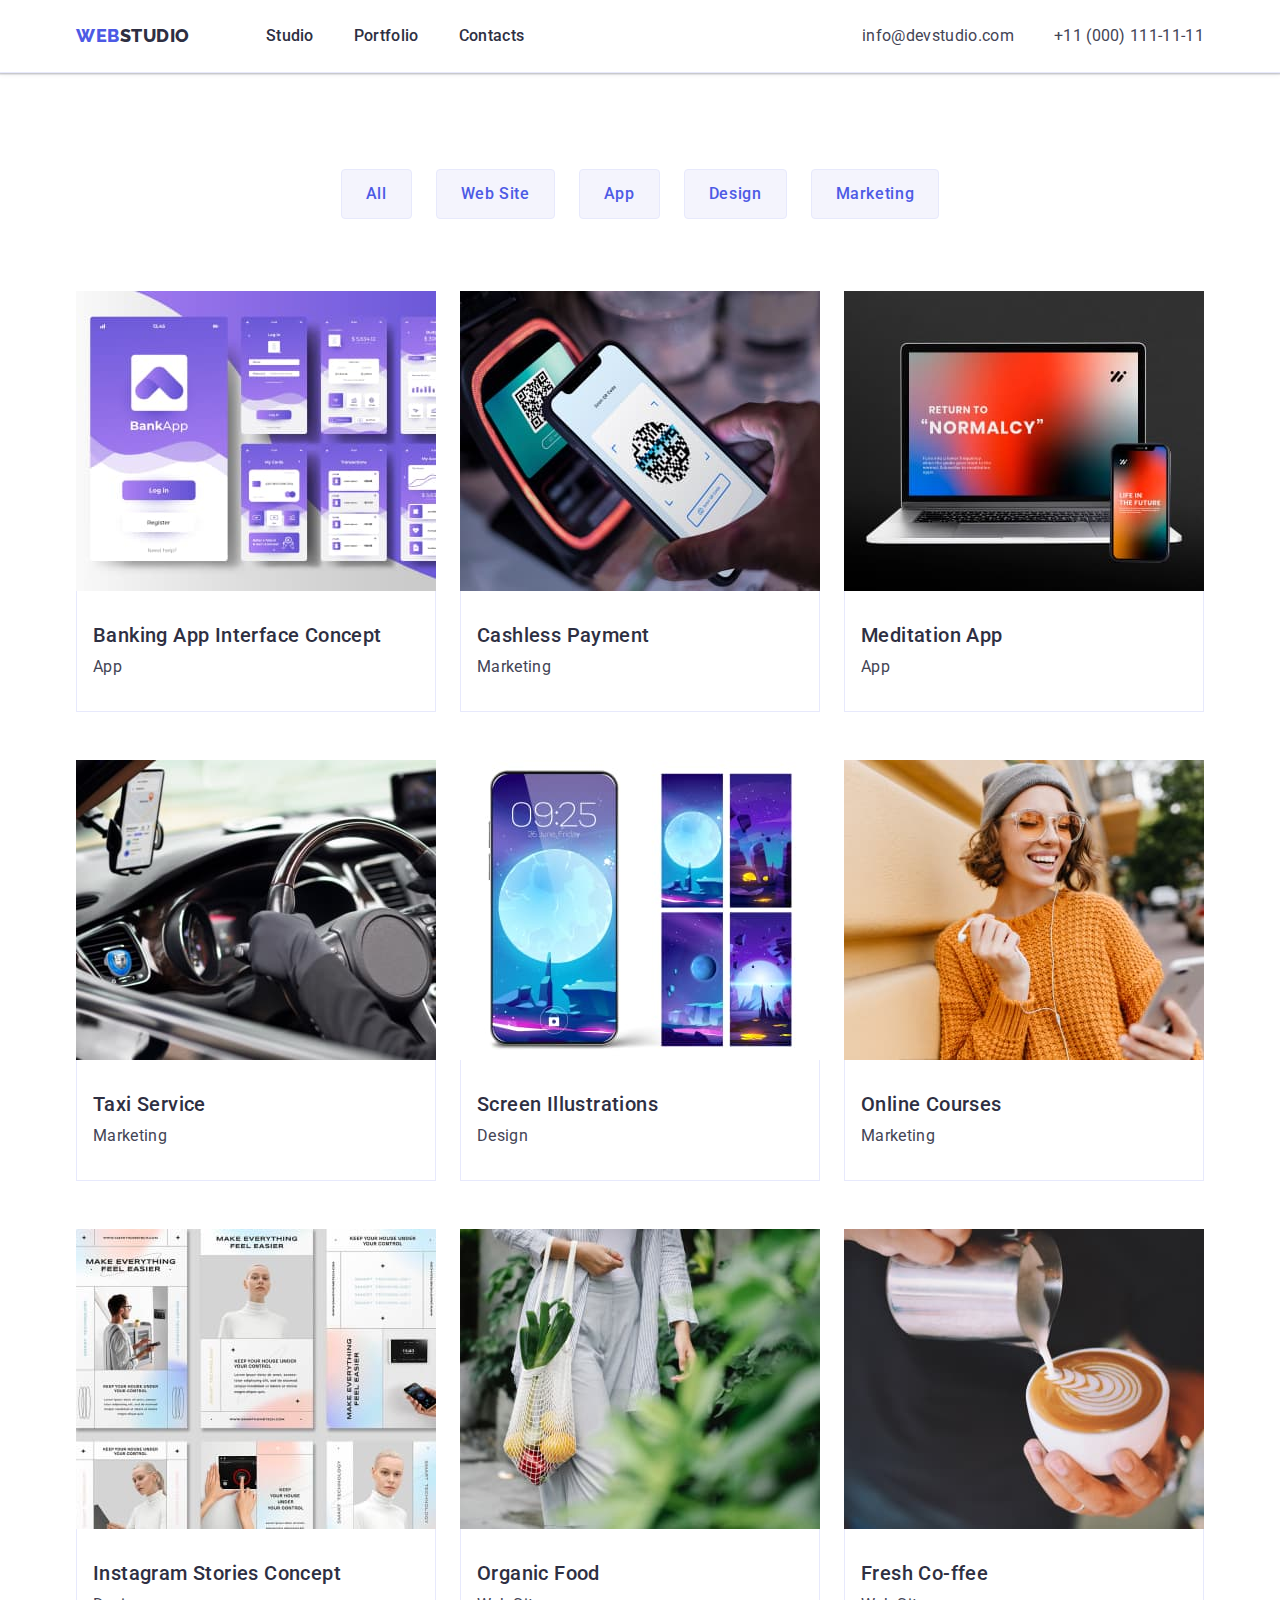
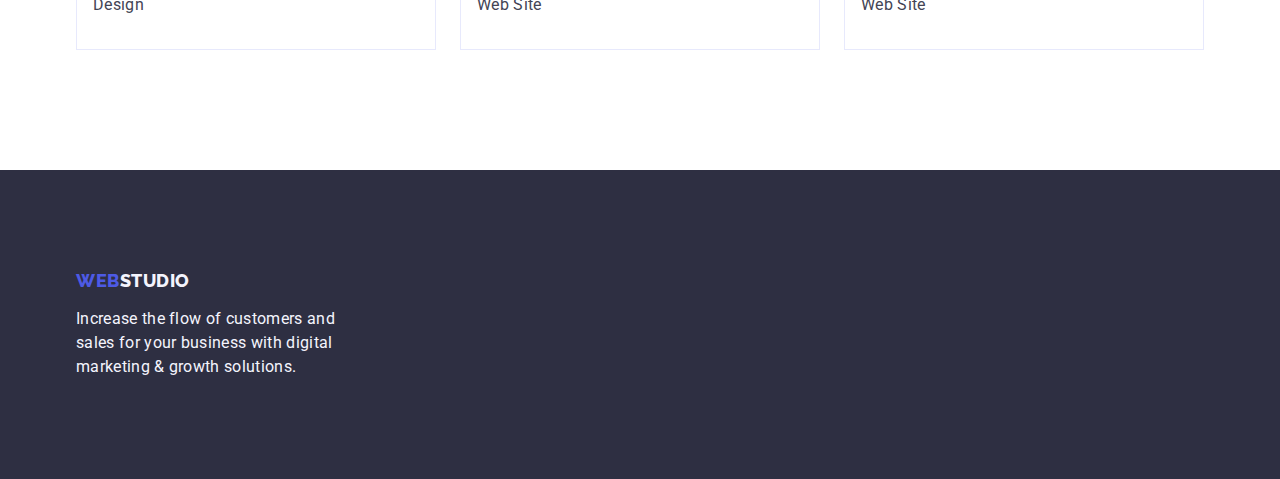
==== portfolio.html @ 6abc66cc "Initial commit" ====
<!DOCTYPE html>
<html lang="en">
  <head>
    <meta charset="UTF-8" />
    <meta http-equiv="X-UA-Compatible" content="IE=edge" />
    <meta name="viewport" content="width=device-width, initial-scale=1.0" />
    <title>Portfolio</title>
    <link rel="preconnect" href="https://fonts.googleapis.com" />
    <link rel="preconnect" href="https://fonts.gstatic.com" crossorigin />
    <link
      href="https://fonts.googleapis.com/css2?family=Raleway:wght@800&family=Roboto:wght@400;500;700&display=swap"
      rel="stylesheet"
    />
    <link
      rel="stylesheet"
      href="https://cdn.jsdelivr.net/npm/modern-normalize@2.0.0/modern-normalize.min.css"
    />
    <link rel="stylesheet" href="./css/styles.css" />
  </head>
  <body>
    <!--------------------Header----------------------------- -->
    <header class="header">
      <div class="header-container container">
        <nav class="header-nav">
          <a class="logo link" href="./index.html">
            Web<span class="header-logo-color">Studio</span>
          </a>
          <ul class="header-nav-list list">
            <li class="header-nav-item">
              <a class="header-nav-link link" href="./index.html">Studio</a>
            </li>
            <li class="header-nav-item">
              <a class="header-nav-link link" href="./portfolio.html"
                >Portfolio</a
              >
            </li>
            <li class="header-nav-item">
              <a class="header-nav-link link" href="">Contacts</a>
            </li>
          </ul>
        </nav>
        <address class="adress">
          <ul class="contact-list list">
            <li class="contact-item">
              <a class="contact-link link" href="mailto:info@devstudio.com"
                >info@devstudio.com
              </a>
            </li>
            <li class="contact-item">
              <a class="contact-link link" href="tel:+11(000)1111111"
                >+11 (000) 111-11-11</a
              >
            </li>
          </ul>
        </address>
      </div>
    </header>
    <main>
      <!--------------------- Clients -------------------------->
      <section class="clients">
        <div class="container">
          <h1 class="clients-title" hidden>our clients</h1>
          <ul class="clients-filter-list list">
            <li class="clients-filter-item">
              <button class="clients-filter-btn" type="button">All</button>
            </li>
            <li class="clients-filter-item">
              <button class="clients-filter-btn" type="button">Web Site</button>
            </li>
            <li class="clients-filter-item">
              <button class="clients-filter-btn" type="button">App</button>
            </li>
            <li class="clients-filter-item">
              <button class="clients-filter-btn" type="button">Design</button>
            </li>
            <li class="clients-filter-item">
              <button class="clients-filter-btn" type="button">
                Marketing
              </button>
            </li>
          </ul>
          <ul class="clients-list list">
            <li class="clients-list-item">
              <a class="clients-list-link link" href="">
                <img
                  class="clients-list-img"
                  src="./images/our-clients/banking-app-interface-concept.jpg"
                  alt="Banking App Interface Concept"
                  width="360"
                  height="300"
                />
                <div class="client-card-content">
                  <h2 class="clients-filter-title">
                    Banking App Interface Concept
                  </h2>
                  <p class="clients-filter-description">App</p>
                </div>
              </a>
            </li>
            <li>
              <a class="clients-list-link link" href="">
                <img
                  class="clients-list-img"
                  src="./images/our-clients/cashless-payment.jpg"
                  alt="Cashless Payment"
                  width="360"
                  height="300"
                />
                <div class="client-card-content">
                  <h2 class="clients-filter-title">Cashless Payment</h2>
                  <p class="clients-filter-description">Marketing</p>
                </div>
              </a>
            </li>
            <li>
              <a class="clients-list-link link" href="">
                <img
                  class="clients-list-img"
                  src="./images/our-clients/meditation-app.jpg"
                  alt="Meditation App"
                  width="360"
                  height="300"
                />
                <div class="client-card-content">
                  <h2 class="clients-filter-title">Meditation App</h2>
                  <p class="clients-filter-description">App</p>
                </div>
              </a>
            </li>
            <li>
              <a class="clients-list-link link" href="">
                <img
                  class="clients-list-img"
                  src="./images/our-clients/taxi-service.jpg"
                  alt="Taxi Service"
                  width="360"
                  height="300"
                />
                <div class="client-card-content">
                  <h2 class="clients-filter-title">Taxi Service</h2>
                  <p class="clients-filter-description">Marketing</p>
                </div>
              </a>
            </li>
            <li>
              <a class="clients-list-link link" href="">
                <img
                  class="clients-list-img"
                  src="./images/our-clients/screen-illustrations.jpg"
                  alt="Screen Illustrations"
                  width="360"
                  height="300"
                />
                <div class="client-card-content">
                  <h2 class="clients-filter-title">Screen Illustrations</h2>
                  <p class="clients-filter-description">Design</p>
                </div>
              </a>
            </li>
            <li>
              <a class="clients-list-link link" href="">
                <img
                  class="clients-list-img"
                  src="./images/our-clients/online-courses.jpg"
                  alt="Online Courses"
                  width="360"
                  height="300"
                />
                <div class="client-card-content">
                  <h2 class="clients-filter-title">Online Courses</h2>
                  <p class="clients-filter-description">Marketing</p>
                </div>
              </a>
            </li>
            <li>
              <a class="clients-list-link link" href="">
                <img
                  class="clients-list-img"
                  src="./images/our-clients/instagram-stories.jpg"
                  alt="Instagram Stories Concept"
                  width="360"
                  height="300"
                />
                <div class="client-card-content">
                  <h2 class="clients-filter-title">
                    Instagram Stories Concept
                  </h2>
                  <p class="clients-filter-description">Design</p>
                </div>
              </a>
            </li>
            <li>
              <a class="clients-list-link link" href="">
                <img
                  class="clients-list-img"
                  src="./images/our-clients/organic-food.jpg"
                  alt="Organic Food"
                  width="360"
                  height="300"
                />
                <div class="client-card-content">
                  <h2 class="clients-filter-title">Organic Food</h2>
                  <p class="clients-filter-description">Web Site</p>
                </div>
              </a>
            </li>
            <li>
              <a class="cclients-list-link link" href="">
                <img
                  class="clients-list-img"
                  src="./images/our-clients/fresh-coffee.jpg"
                  alt="Fresh Co-ffee"
                  width="360"
                  height="300"
                />
                <div class="client-card-content">
                  <h2 class="clients-filter-title">Fresh Co-ffee</h2>
                  <p class="clients-filter-description">Web Site</p>
                </div>
              </a>
            </li>
          </ul>
        </div>
      </section>
    </main>
    <!------------------------ Footer ------------------------->
    <footer class="footer">
      <div class="container">
        <a class="logo-footer link" href="./index.html">
          Web<span class="footer-logo-color">Studio</span></a
        >
        <p class="footer-description">
          Increase the flow of customers and sales for your business with
          digital marketing & growth solutions.
        </p>
      </div>
    </footer>
  </body>
</html>
---- css/styles.css ----
:root {
  --primary-font: 'Roboto', sans-serif;
  --secondary-font: 'Raleway', sans-serif;
  --primary-color: #434455;
  --secondary-color: #2e2f42;
}
h1,
h2,
h3,
h4,
p {
  margin-top: 0;
  margin-bottom: 0;
}
ul,
ol {
margin-top: 0;
margin-bottom: 0;
padding-left: 0;
}
img {
  display: block;
}
button {
  cursor: pointer;
}
.list {
  list-style: none;
}
.link {
  text-decoration: none;
}
.adress {
  font-style: normal;
}
body {
  font-family: var(--primary-font);
  color: var(--primary-color);
  background-color: #fff;
}

/*================= Components======================= */
.logo {
  color: #4d5ae5;
  font-size: 18px;
  font-family: var(--secondary-font);
  font-weight: 800;
  line-height: 1.17;
  letter-spacing: 0.54px;
  text-transform: uppercase;
  margin-right: 76px;
}

.header-logo-color {
  color: #2e2f42;
}
.container {
  width: 1158px;
  margin-left: auto;
  margin-right: auto;
  padding-left: 15px;
  padding-right: 15px;
}
/*================= Components======================= */
/* =================Header=========================== */
.header {
  padding-top: 24px;
  padding-bottom: 24px;
  border-bottom: 1px solid #E7E9FC;
  box-shadow: 0px 1px 6px 0px rgba(46, 47, 66, 0.08), 0px 1px 1px 0px rgba(46, 47, 66, 0.16), 0px 2px 1px 0px rgba(46, 47, 66, 0.08);
}
.header-container {
  display: flex;
  align-items: center;
  justify-content: space-between;
  }
.header-nav {
  display: flex;
  align-items: center;
  /* margin-right: auto; */
}
.header-nav-list {
  display: flex;
  align-items: center;
  gap: 40px;
}

.contact-list {
  display: flex;
  gap: 40px;
}

.header-nav-link {
  padding-top: 24px;
  padding-bottom: 24px;
  font-size: 16px;
  font-weight: 500;
  line-height: 1.5;
  letter-spacing: 0.32px;
  color: #2e2f42;
}
.header-nav-link:hover,
.header-nav-link:focus {
  color: #404bbf;
}
.contact-link {
  padding-top: 24px;
  padding-bottom: 24px;
  font-size: 16px;
  line-height: 1.5;
  letter-spacing: 0.32px;
  color: var(--primary-color);
}
.contact-link:hover,
.contact-link:focus {
  color: #404bbf;
}
/* ========================Header===================== */
/* ==========================Hero==================== */
.hero {
  padding-top: 188px;
  padding-bottom: 188px;
  background-color: #2e2f42;
  background-image: linear-gradient(rgba(46, 47, 66, 0.7), rgba(46, 47, 66, 0.7)), url(../images/hero/hero-img.jpg);
  max-width: 1440px;
  background-repeat: no-repeat;
  background-position: center;
  background-size: cover;
  margin-left: auto;
  margin-right: auto;
}
.hero-title {
  color: #fff;
  text-align: center;
  font-size: 56px;
  font-weight: 700;
  line-height: 1.07;
  letter-spacing: 1.12px;
  max-width: 496px;
  margin-left: auto;
  margin-right: auto;
  margin-bottom: 48px;
}
.hero-modal-btn {
  color: #fff;
  font-size: 16px;
  font-family: var(--primary-font);
  font-weight: 500;
  line-height: 1.5;
  letter-spacing: 0.64px;
  background-color:#4D5AE5;
}
.hero-modal-btn {
  display: block;
  min-width: 169px;
  height: 56px;
  border: none;
  border-radius: 4px;
  margin-left: auto;
  margin-right: auto;
}
.hero-modal-btn:hover,
.hero-modal-btn:focus {
  background-color: #404bbf;
}
/* ==========================Hero==================== */
/*====================company philosophy ===========*/
.features {
  padding-top: 120px;
  padding-bottom: 120px;
}
.features-list {
  display: flex;
  gap: 24px;
}
.features-list-item {
  flex-basis: calc((100% - 72px)/ 4);
}

.features-icon-container {
 display: flex;
 align-items: center;
 justify-content: center;
 height: 112px;
 background-color: #F4F4FD;
 border-radius: 4px;
 margin-bottom: 8px;
}

.features-list-title {
  color: var(--secondary-color);
  font-size: 20px;
  font-weight: 500;
  line-height: 1.2;
  letter-spacing: 0.4px;
  margin-bottom: 8px;
}
.features-list-description {
  /* width: 264px; */
  font-size: 16px;
  line-height: 1.5;
  letter-spacing: 0.32px;
}
/*====================company philosophy ===========*/
/* ===================Areas of work =================*/
.projects {
  padding-bottom: 120px;
}
.projects-title {
  margin-bottom: 72px;
  color: var(--secondary-color);
  text-align: center;
  font-size: 36px;
  font-weight: 700;
  line-height: 1.11;
  letter-spacing: 0.72px;
  text-transform: capitalize;
}
.projects-list {
  flex-wrap: wrap;
  display: flex;
  gap: 24px;
  flex-basis: calc((100% - 48px)/ 3);
}
/* ===================Areas of work =================*/
/* ===================Team===========================*/
.team {
  background-color: #f4f4fd;
  padding-top: 120px;
  padding-bottom: 120px;
}
.team-title {
  color: var(--secondary-color);
  text-align: center;
  font-size: 36px;
  font-weight: 700;
  line-height: 1.11;
  letter-spacing: 0.72px;
  text-transform: capitalize;
  margin-bottom: 72px;
}
.team-list {
  flex-wrap: wrap;
  display: flex;
  gap: 24px;
}
.team-list-item { 
  background-color: #fff;
  flex-basis: calc((100% - 72px)/ 4);
  border-radius: 0px 0px 4px 4px;
  box-shadow: 0px 2px 1px 0px rgba(46, 47, 66, 0.08), 0px 1px 1px 0px rgba(46, 47, 66, 0.16), 0px 1px 6px 0px rgba(46, 47, 66, 0.08);
}
.card-team-content {
  padding-top: 32px;
  padding-bottom: 32px;
  padding-left: 16px;
  padding-right: 16px;
}
.team-list-title {
  margin-bottom: 8px;
  text-align: center;
  color: var(--secondary-color);
  font-size: 20px;
  font-weight: 500;
  line-height: 1.2;
  letter-spacing: 0.4px;
}
.team-list-profession {
  text-align: center;
  font-size: 16px;
  line-height: 1.5;
  letter-spacing: 0.32px;
  color: var(--primary-color);
  margin-bottom: 8px;
}
.social-list {
 display: flex;
 justify-content: center;
 gap: 24px;
}
.social-icon-item {
  width: 40px;
  height: 40px;
}
.social-icon-link {
  width: 100%;
  height: 100%;
  background-color: #4D5AE5;
  border-radius: 50%;
  display: flex;
  align-items: center;
  justify-content: center;
}
.social-icon-link:hover,
.social-icon-link:focus {
  background-color: #404bbf;
}
.social-icon-list {
 fill: #f4f4fd; 
}
/* ===================Team===========================*/
/*=================== Customers====================== */
.Customers {
  padding-top: 120px;
  padding-bottom: 120px;
}
.Customers-title {
color: var(--secondary-color);
text-align: center;
font-family: Roboto;
font-size: 36px;
font-style: normal;
font-weight: 700;
line-height: 1.11;
letter-spacing: 0.72px;
margin-bottom: 72px;
}
.Customers-list {
  display: flex;
  gap: 24px;
}
.Customers-list-item {
 flex-basis: calc((100% - 120px)/ 6);
 height: 88px;
}
.Customers-link {
  width: 100%;
  height: 100%;
  border-radius: 4px;
  border: 1px solid #8e8f99;
  display: flex;
  align-items: center;
  justify-content: center;
  color: #8E8F99;
}
.Customers-link:hover,
.Customers-link:focus {
  color: #404BBF;
  border-color: #404BBF;
}
.Customers-list-icon {
  fill: currentColor;
}
 
/* ===================Customers====================== */
/*====================== Clients======================= */
.clients {
  padding-top: 96px;
  padding-bottom: 120px;
}
.clients-filter-list {
  display: flex;
  justify-content: center;
  gap: 24px;
  margin-bottom: 72px;
}
.clients-filter-btn {
  padding-top: 12px;
  padding-bottom: 12px;
  padding-left: 24px;
  padding-right: 24px;
  border:  1px solid #e7e9fc;
  color: #4D5AE5;
  text-align: center;
  font-size: 16px;
  font-family: var(--primary-font)
  font-style: normal;
  font-weight: 500;
  line-height: 1.5;
  letter-spacing: 0.64px;
  background-color: #F4F4FD;
  border-radius: 4px;
  align-items: flex-start;
} 
.clients-filter-btn:hover,
.clients-filter-btn:focus {
  box-shadow: 0px 2px 2px 0px rgba(0, 0, 0, 0.12), 0px 2px 1px 0px rgba(0, 0, 0, 0.08), 0px 3px 1px 0px rgba(0, 0, 0, 0.10);
}
.clients-list {
  display: flex;
  flex-wrap: wrap;
  column-gap: 24px;
  row-gap: 48px;
}
.clients-list-link {
  display: block;
}
 .clients-list-link:hover,
 .clients-list-link:focus {
  box-shadow: 0px 2px 1px 0px rgba(46, 47, 66, 0.08), 0px 1px 1px 0px rgba(46, 47, 66, 0.16), 0px 1px 6px 0px rgba(46, 47, 66, 0.08);
}
.clients-list-item {
  flex-basis: calc((100% - 48px)/ 3);
}
.client-card-content {
  padding: 32px 16px;
  border: 1px solid #E7E9FC;
  border-top: none;
}
.clients-filter-btn:hover,
.clients-filter-btn:focus {
background-color:#404BBF;
color: #FFF ;
border: 1px solid transparent;
}
.clients-filter-title {
color: var(--secondary-color);
font-size: 20px;
font-weight: 500;
line-height: 1.2;
letter-spacing: 0.4px;
margin-bottom: 8px;
}
.clients-filter-description {
color: var(--primary-color);
font-size: 16px;
line-height: 1.5;
letter-spacing: 0.32px;
}

/* =====================Clients========================= */
/* ===================Footer========================== */
.footer {
  background-color: var(--secondary-color);
  padding-top: 100px;
  padding-bottom: 100px;
}
.footer-container {
  display: flex;
  align-items: baseline;
}
.footer-info {
  margin-right: 120px;
}
.logo-footer {
  display: inline-block;
  margin-bottom: 16px;
  color: #4d5ae5;
  font-size: 18px;
  font-family: var(--secondary-font);
  font-weight: 800;
  line-height: 1.17;
  letter-spacing: 0.54px;
  text-transform: uppercase;
}
.footer-logo-color {
  color: #f4f4fd;
}
.footer-description {
  max-width: 264px;
  color: #f4f4fd;
  font-size: 16px;
  font-family: Roboto;
  line-height: 1.5;
  letter-spacing: 0.32px;
}
.social-media-title {
color: var(--white, #FFF);
font-family: Roboto;
font-size: 16px;
font-weight: 500;
line-height: 1.5;
letter-spacing: 0.32px;
margin-bottom: 16px;
}
.footer-list {
  display: flex;
  gap: 16px;
}
.footer-list-item {
width: 40px;
height: 40px;
}
.footer-list-link {
  display: flex;
  width: 100%;
  height: 100%;
  background-color: #4D5AE5;
  border-radius: 50%;
  align-items: center;
  justify-content: center;
}
.footer-list-link:hover,
.footer-list-link:focus {
 background-color: #31D0AA; 
}
.footer-list-icon {
  fill: #F4F4FD;
}
/* ===================Footer========================== */
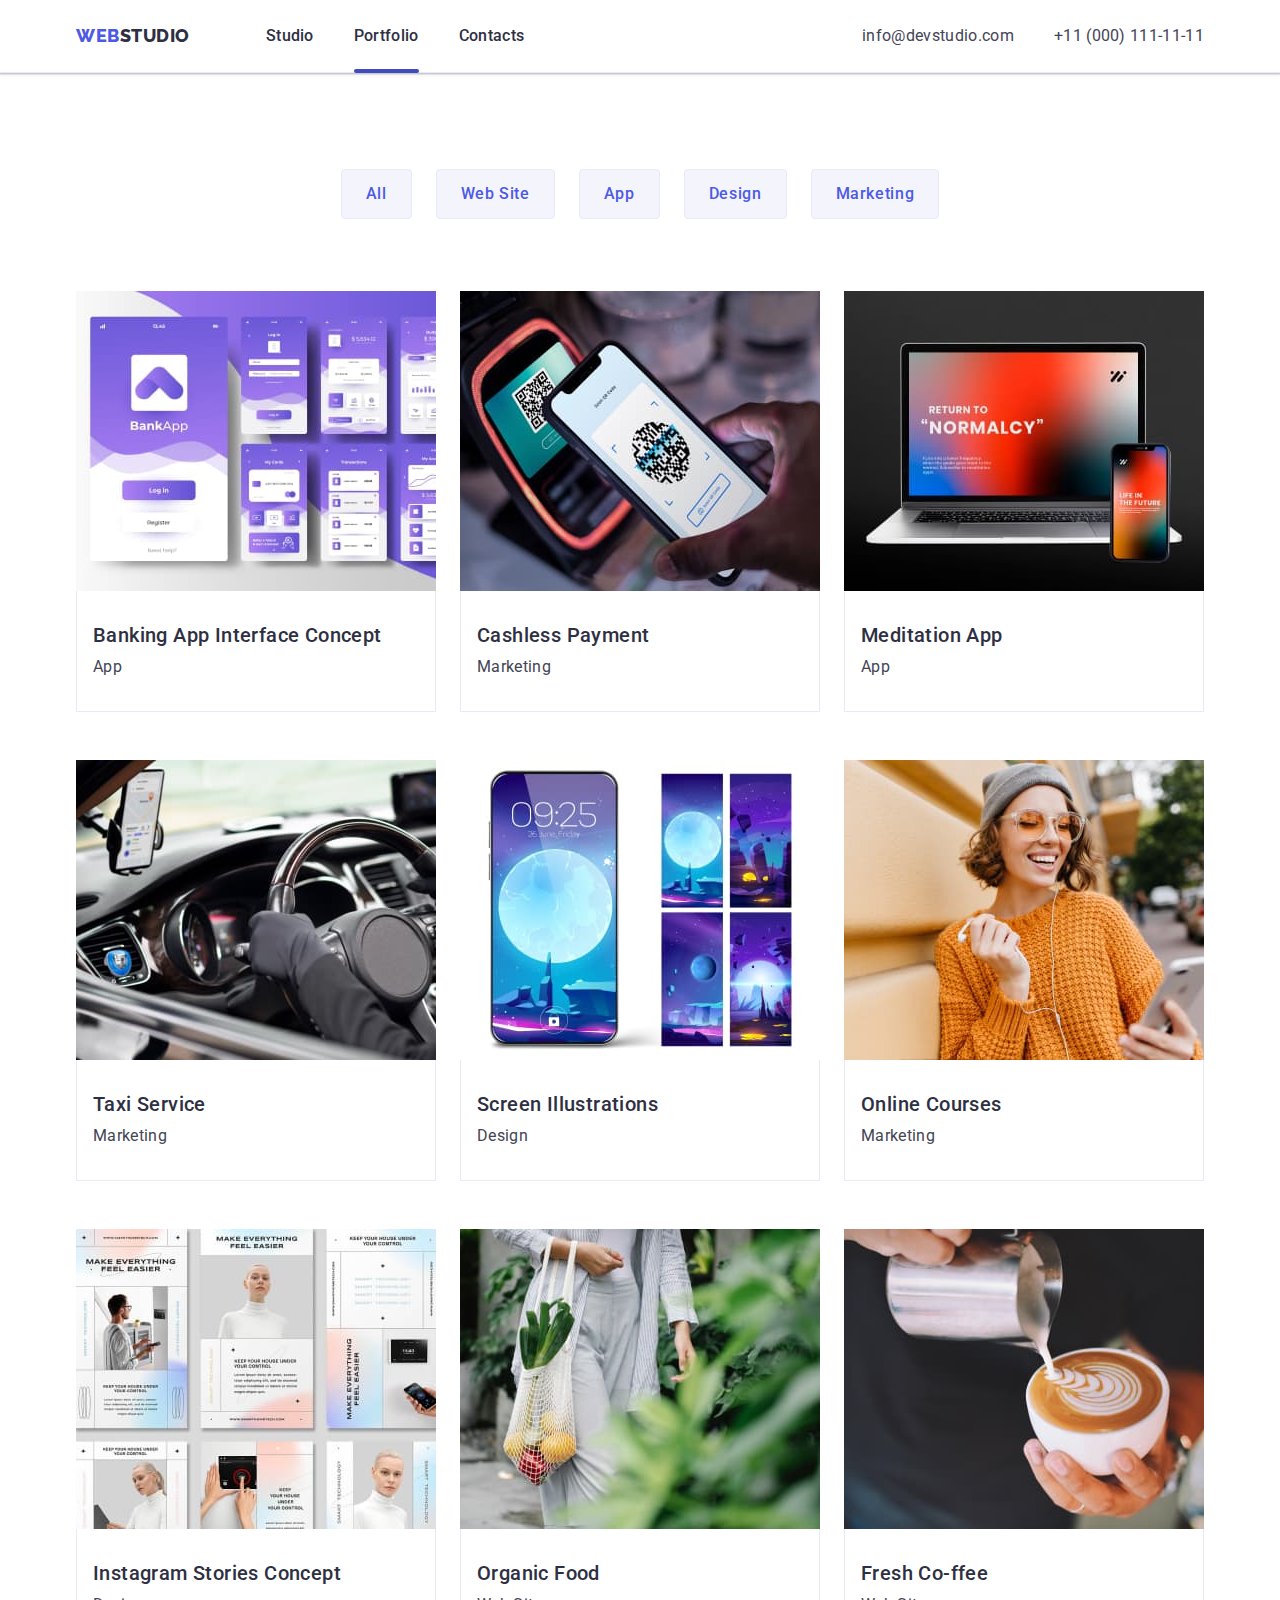
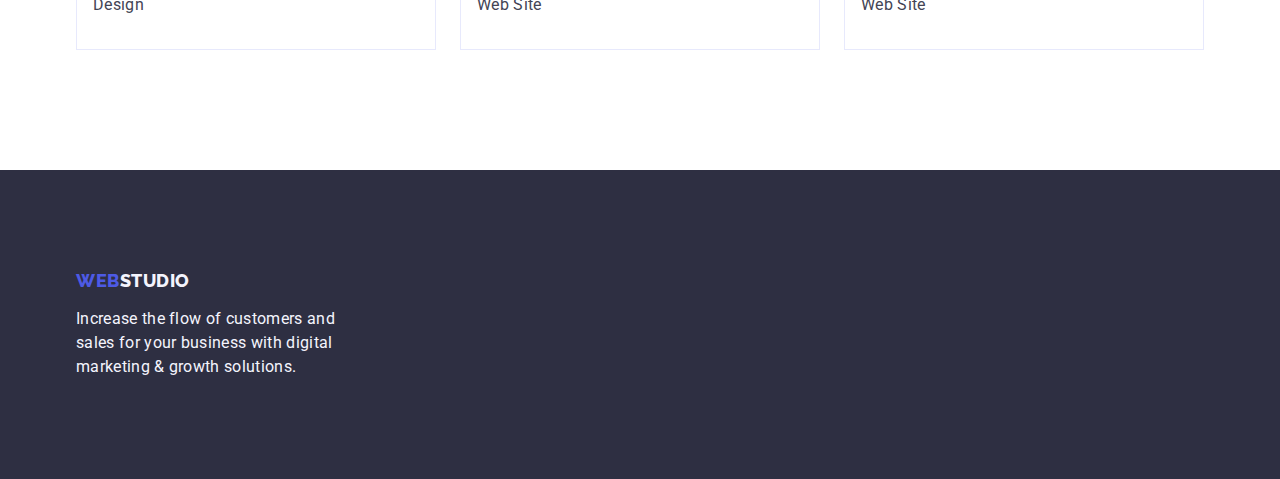
==== commit 282cb8f2: "hw5" ====
--- a/portfolio.html
+++ b/portfolio.html
@@ -30,7 +30,7 @@
               <a class="header-nav-link link" href="./index.html">Studio</a>
             </li>
             <li class="header-nav-item">
-              <a class="header-nav-link link" href="./portfolio.html"
+              <a class="header-nav-link link active" href="./portfolio.html"
                 >Portfolio</a
               >
             </li>
@@ -82,13 +82,20 @@
           <ul class="clients-list list">
             <li class="clients-list-item">
               <a class="clients-list-link link" href="">
-                <img
-                  class="clients-list-img"
-                  src="./images/our-clients/banking-app-interface-concept.jpg"
-                  alt="Banking App Interface Concept"
-                  width="360"
-                  height="300"
-                />
+                <div class="clients-list-overlay">
+                  <img
+                    class="clients-list-img"
+                    src="./images/our-clients/banking-app-interface-concept.jpg"
+                    alt="Banking App Interface Concept"
+                    width="360"
+                    height="300"
+                  />
+                  <p class="overlay">
+                    14 Stylish and User-Friendly App Design Concepts · Task
+                    Manager App · Calorie Tracker App · Exotic Fruit Ecommerce
+                    App · Cloud Storage App
+                  </p>
+                </div>
                 <div class="client-card-content">
                   <h2 class="clients-filter-title">
                     Banking App Interface Concept
@@ -99,13 +106,20 @@
             </li>
             <li>
               <a class="clients-list-link link" href="">
-                <img
-                  class="clients-list-img"
-                  src="./images/our-clients/cashless-payment.jpg"
-                  alt="Cashless Payment"
-                  width="360"
-                  height="300"
-                />
+                <div class="clients-list-overlay">
+                  <img
+                    class="clients-list-img"
+                    src="./images/our-clients/cashless-payment.jpg"
+                    alt="Cashless Payment"
+                    width="360"
+                    height="300"
+                  />
+                  <p class="overlay">
+                    14 Stylish and User-Friendly App Design Concepts · Task
+                    Manager App · Calorie Tracker App · Exotic Fruit Ecommerce
+                    App · Cloud Storage App
+                  </p>
+                </div>
                 <div class="client-card-content">
                   <h2 class="clients-filter-title">Cashless Payment</h2>
                   <p class="clients-filter-description">Marketing</p>
@@ -114,13 +128,20 @@
             </li>
             <li>
               <a class="clients-list-link link" href="">
-                <img
-                  class="clients-list-img"
-                  src="./images/our-clients/meditation-app.jpg"
-                  alt="Meditation App"
-                  width="360"
-                  height="300"
-                />
+                <div class="clients-list-overlay">
+                  <img
+                    class="clients-list-img"
+                    src="./images/our-clients/meditation-app.jpg"
+                    alt="Meditation App"
+                    width="360"
+                    height="300"
+                  />
+                  <p class="overlay">
+                    14 Stylish and User-Friendly App Design Concepts · Task
+                    Manager App · Calorie Tracker App · Exotic Fruit Ecommerce
+                    App · Cloud Storage App
+                  </p>
+                </div>
                 <div class="client-card-content">
                   <h2 class="clients-filter-title">Meditation App</h2>
                   <p class="clients-filter-description">App</p>
@@ -129,13 +150,20 @@
             </li>
             <li>
               <a class="clients-list-link link" href="">
-                <img
-                  class="clients-list-img"
-                  src="./images/our-clients/taxi-service.jpg"
-                  alt="Taxi Service"
-                  width="360"
-                  height="300"
-                />
+                <div class="clients-list-overlay">
+                  <img
+                    class="clients-list-img"
+                    src="./images/our-clients/taxi-service.jpg"
+                    alt="Taxi Service"
+                    width="360"
+                    height="300"
+                  />
+                  <p class="overlay">
+                    14 Stylish and User-Friendly App Design Concepts · Task
+                    Manager App · Calorie Tracker App · Exotic Fruit Ecommerce
+                    App · Cloud Storage App
+                  </p>
+                </div>
                 <div class="client-card-content">
                   <h2 class="clients-filter-title">Taxi Service</h2>
                   <p class="clients-filter-description">Marketing</p>
@@ -144,13 +172,20 @@
             </li>
             <li>
               <a class="clients-list-link link" href="">
-                <img
-                  class="clients-list-img"
-                  src="./images/our-clients/screen-illustrations.jpg"
-                  alt="Screen Illustrations"
-                  width="360"
-                  height="300"
-                />
+                <div class="clients-list-overlay">
+                  <img
+                    class="clients-list-img"
+                    src="./images/our-clients/screen-illustrations.jpg"
+                    alt="Screen Illustrations"
+                    width="360"
+                    height="300"
+                  />
+                  <p class="overlay">
+                    14 Stylish and User-Friendly App Design Concepts · Task
+                    Manager App · Calorie Tracker App · Exotic Fruit Ecommerce
+                    App · Cloud Storage App
+                  </p>
+                </div>
                 <div class="client-card-content">
                   <h2 class="clients-filter-title">Screen Illustrations</h2>
                   <p class="clients-filter-description">Design</p>
@@ -159,13 +194,20 @@
             </li>
             <li>
               <a class="clients-list-link link" href="">
-                <img
-                  class="clients-list-img"
-                  src="./images/our-clients/online-courses.jpg"
-                  alt="Online Courses"
-                  width="360"
-                  height="300"
-                />
+                <div class="clients-list-overlay">
+                  <img
+                    class="clients-list-img"
+                    src="./images/our-clients/online-courses.jpg"
+                    alt="Online Courses"
+                    width="360"
+                    height="300"
+                  />
+                  <p class="overlay">
+                    14 Stylish and User-Friendly App Design Concepts · Task
+                    Manager App · Calorie Tracker App · Exotic Fruit Ecommerce
+                    App · Cloud Storage App
+                  </p>
+                </div>
                 <div class="client-card-content">
                   <h2 class="clients-filter-title">Online Courses</h2>
                   <p class="clients-filter-description">Marketing</p>
@@ -174,13 +216,20 @@
             </li>
             <li>
               <a class="clients-list-link link" href="">
-                <img
-                  class="clients-list-img"
-                  src="./images/our-clients/instagram-stories.jpg"
-                  alt="Instagram Stories Concept"
-                  width="360"
-                  height="300"
-                />
+                <div class="clients-list-overlay">
+                  <img
+                    class="clients-list-img"
+                    src="./images/our-clients/instagram-stories.jpg"
+                    alt="Instagram Stories Concept"
+                    width="360"
+                    height="300"
+                  />
+                  <p class="overlay">
+                    14 Stylish and User-Friendly App Design Concepts · Task
+                    Manager App · Calorie Tracker App · Exotic Fruit Ecommerce
+                    App · Cloud Storage App
+                  </p>
+                </div>
                 <div class="client-card-content">
                   <h2 class="clients-filter-title">
                     Instagram Stories Concept
@@ -191,13 +240,20 @@
             </li>
             <li>
               <a class="clients-list-link link" href="">
-                <img
-                  class="clients-list-img"
-                  src="./images/our-clients/organic-food.jpg"
-                  alt="Organic Food"
-                  width="360"
-                  height="300"
-                />
+                <div class="clients-list-overlay">
+                  <img
+                    class="clients-list-img"
+                    src="./images/our-clients/organic-food.jpg"
+                    alt="Organic Food"
+                    width="360"
+                    height="300"
+                  />
+                  <p class="overlay">
+                    14 Stylish and User-Friendly App Design Concepts · Task
+                    Manager App · Calorie Tracker App · Exotic Fruit Ecommerce
+                    App · Cloud Storage App
+                  </p>
+                </div>
                 <div class="client-card-content">
                   <h2 class="clients-filter-title">Organic Food</h2>
                   <p class="clients-filter-description">Web Site</p>
@@ -205,14 +261,21 @@
               </a>
             </li>
             <li>
-              <a class="cclients-list-link link" href="">
-                <img
-                  class="clients-list-img"
-                  src="./images/our-clients/fresh-coffee.jpg"
-                  alt="Fresh Co-ffee"
-                  width="360"
-                  height="300"
-                />
+              <a class="clients-list-link link" href="">
+                <div class="clients-list-overlay">
+                  <img
+                    class="clients-list-img"
+                    src="./images/our-clients/fresh-coffee.jpg"
+                    alt="Fresh Co-ffee"
+                    width="360"
+                    height="300"
+                  />
+                  <p class="overlay">
+                    14 Stylish and User-Friendly App Design Concepts · Task
+                    Manager App · Calorie Tracker App · Exotic Fruit Ecommerce
+                    App · Cloud Storage App
+                  </p>
+                </div>
                 <div class="client-card-content">
                   <h2 class="clients-filter-title">Fresh Co-ffee</h2>
                   <p class="clients-filter-description">Web Site</p>
--- a/css/styles.css
+++ b/css/styles.css
@@ -64,8 +64,8 @@
 /*================= Components======================= */
 /* =================Header=========================== */
 .header {
-  padding-top: 24px;
-  padding-bottom: 24px;
+  /* padding-top: 24px;
+  padding-bottom: 24px; */
   border-bottom: 1px solid #E7E9FC;
   box-shadow: 0px 1px 6px 0px rgba(46, 47, 66, 0.08), 0px 1px 1px 0px rgba(46, 47, 66, 0.16), 0px 2px 1px 0px rgba(46, 47, 66, 0.08);
 }
@@ -91,6 +91,7 @@
 }
 
 .header-nav-link {
+  position: relative;
   padding-top: 24px;
   padding-bottom: 24px;
   font-size: 16px;
@@ -98,11 +99,30 @@
   line-height: 1.5;
   letter-spacing: 0.32px;
   color: #2e2f42;
-}
+  transition: color 250ms cubic-bezier(0.4, 0, 0.2, 1);
+  display: block;
+}
+
 .header-nav-link:hover,
 .header-nav-link:focus {
   color: #404bbf;
 }
+
+.header-nav-link::after {
+  position: absolute;
+  left: 0;
+  bottom: -1px;
+  display: block;
+  content:"";
+  height: 4px;
+  width: 100%;
+  border-radius: 2px;
+  }
+
+.header-nav-link.active::after {
+  background-color: #404bbf;
+}
+
 .contact-link {
   padding-top: 24px;
   padding-bottom: 24px;
@@ -110,7 +130,9 @@
   line-height: 1.5;
   letter-spacing: 0.32px;
   color: var(--primary-color);
-}
+  transition: color 250ms cubic-bezier(0.4, 0, 0.2, 1);
+}
+
 .contact-link:hover,
 .contact-link:focus {
   color: #404bbf;
@@ -142,23 +164,25 @@
   margin-bottom: 48px;
 }
 .hero-modal-btn {
-  color: #fff;
+  padding: 16px 32px;
+  border: none;
+  display: block;
+  margin-left: auto;
+  margin-right: auto;
+  box-shadow: 0px 4px 4px 0px rgba(0, 0, 0, 0.15);
+  border-radius: 4px;
+  font-family: var(--primary-font);
   font-size: 16px;
-  font-family: var(--primary-font);
   font-weight: 500;
   line-height: 1.5;
   letter-spacing: 0.64px;
+  color: #fff;
   background-color:#4D5AE5;
-}
-.hero-modal-btn {
-  display: block;
   min-width: 169px;
   height: 56px;
-  border: none;
-  border-radius: 4px;
-  margin-left: auto;
-  margin-right: auto;
-}
+  transition: background-color 250ms cubic-bezier(0.4, 0, 0.2, 1);
+}
+
 .hero-modal-btn:hover,
 .hero-modal-btn:focus {
   background-color: #404bbf;
@@ -290,6 +314,7 @@
   display: flex;
   align-items: center;
   justify-content: center;
+  transition: background-color 250ms cubic-bezier(0.4, 0, 0.2, 1);
 }
 .social-icon-link:hover,
 .social-icon-link:focus {
@@ -332,6 +357,7 @@
   align-items: center;
   justify-content: center;
   color: #8E8F99;
+  transition:  border-color 250ms cubic-bezier(0.4, 0, 0.2, 1), color 250ms cubic-bezier(0.4, 0, 0.2, 1);
 }
 .Customers-link:hover,
 .Customers-link:focus {
@@ -371,7 +397,10 @@
   background-color: #F4F4FD;
   border-radius: 4px;
   align-items: flex-start;
+
+ transition: color 250ms cubic-bezier(0.4, 0, 0.2, 1), background-color 250ms cubic-bezier(0.4, 0, 0.2, 1), border-color 250ms cubic-bezier(0.4, 0, 0.2, 1), box-shadow 250ms cubic-bezier(0.4, 0, 0.2, 1);
 } 
+
 .clients-filter-btn:hover,
 .clients-filter-btn:focus {
   box-shadow: 0px 2px 2px 0px rgba(0, 0, 0, 0.12), 0px 2px 1px 0px rgba(0, 0, 0, 0.08), 0px 3px 1px 0px rgba(0, 0, 0, 0.10);
@@ -384,10 +413,36 @@
 }
 .clients-list-link {
   display: block;
+  transition: box-shadow 250ms cubic-bezier(0.4, 0, 0.2, 1);
+}
+.clients-list-overlay {
+  position: relative;
+  overflow: hidden;
+}
+.overlay {
+position: absolute;
+top: 0;
+font-size: 16px;
+line-height: 1.5;
+letter-spacing: 0.02em;
+color: #f4f4fd;
+padding: 40px 32px;
+background-color: #4d5ae5;
+height: 100%;
+width: 100%;
+transform: translateY(100%);
+transition: transform 250ms cubic-bezier(0.4, 0, 0.2, 1);
+}
+.clients-list-link:hover .overlay,
+.clients-list-link:focus .overlay {
+  transform: translateY(0%);
 }
  .clients-list-link:hover,
  .clients-list-link:focus {
   box-shadow: 0px 2px 1px 0px rgba(46, 47, 66, 0.08), 0px 1px 1px 0px rgba(46, 47, 66, 0.16), 0px 1px 6px 0px rgba(46, 47, 66, 0.08);
+ 
+  transform: translateY(0%);
+  
 }
 .clients-list-item {
   flex-basis: calc((100% - 48px)/ 3);
@@ -479,6 +534,7 @@
   border-radius: 50%;
   align-items: center;
   justify-content: center;
+  transition: background-color 250ms cubic-bezier(0.4, 0, 0.2, 1);
 }
 .footer-list-link:hover,
 .footer-list-link:focus {
@@ -488,3 +544,62 @@
   fill: #F4F4FD;
 }
 /* ===================Footer========================== */
+/* ===================Modal Window==================== */
+.backdrop {
+  position: fixed;
+  z-index: 100;
+  top: 0;
+  left: 0;
+  width: 100%;
+  height: 100%;
+  background: rgba(46, 47, 66, 0.4);
+  transition: opacity 250ms cubic-bezier(0.4, 0, 0.2, 1),
+    visibility 250ms cubic-bezier(0.4, 0, 0.2, 1);
+}
+.backdrop.is-hidden {
+  visibility: hidden;
+  opacity: 0;
+  pointer-events: none;
+}
+.modal-window {
+  position: absolute;
+  top: 50%;
+  left: 50%;
+  transform: translate(-50%, -50%);
+  width: 408px;
+  min-height: 576px;
+  background: #fcfcfc;
+  box-shadow: 0px 1px 1px rgba(0, 0, 0, 0.14), 0px 1px 3px rgba(0, 0, 0, 0.12),
+    0px 2px 1px rgba(0, 0, 0, 0.2);
+  border-radius: 4px;
+  transition: transform 250ms cubic-bezier(0.4, 0, 0.2, 1);
+}
+.modal-close-btn {
+  position: absolute;
+  top: 24px;
+  right: 24px;
+  display: flex;
+  justify-content: center;
+  align-items: center;
+  width: 24px;
+  height: 24px;
+  border-radius: 50%;
+  padding: 0;
+  background-color: #e7e9fc;
+  border: 1px solid rgba(0, 0, 0, 0.1);
+  transition: background-color 250ms cubic-bezier(0.4, 0, 0.2, 1),
+    border 250ms cubic-bezier(0.4, 0, 0.2, 1);
+}
+.modal-close-btn:hover,
+.modal-close-btn:focus {
+  background-color: #404bbf;
+  border: none;
+}
+.modal-close-icon {
+  transition: fill 250ms cubic-bezier(0.4, 0, 0.2, 1);
+}
+.modal-close-btn:hover .modal-close-icon,
+.modal-close-btn:focus .modal-close-icon {
+fill: #ffffff;
+}
+/* ===================Modal Window==================== */